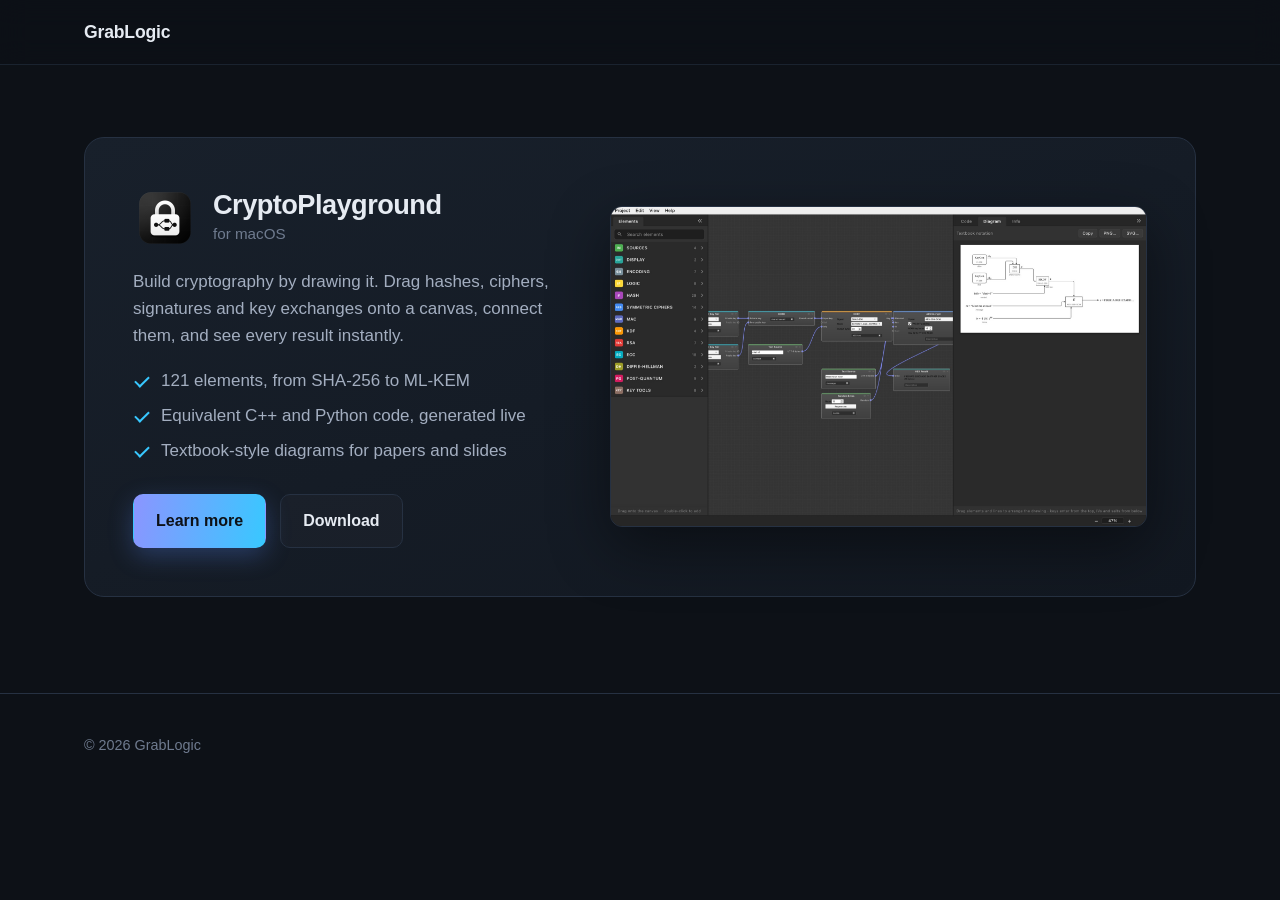
==== index.html @ a75781ad "Init" ====
<!doctype html>
<html lang="en">
<head>
  <meta charset="utf-8">
  <meta name="viewport" content="width=device-width, initial-scale=1">
  <title>GrabLogic — Apps</title>
  <meta name="description" content="Apps developed by GrabLogic, including CryptoPlayground for macOS.">
  <link rel="canonical" href="https://grablogic.com/">
  <meta property="og:type" content="website">
  <meta property="og:title" content="GrabLogic — Apps">
  <meta property="og:description" content="Apps developed by GrabLogic.">
  <meta property="og:url" content="https://grablogic.com/">
  <meta property="og:image" content="https://grablogic.com/cp-canvas.jpg">
  <link rel="stylesheet" href="site.css">
</head>
<body>

<header class="site-header">
  <div class="wrap">
    <a class="brand" href="./">GrabLogic</a>
  </div>
</header>

<main>
  <section class="apps">
    <div class="wrap">
      <article class="product">
        <div>
          <div class="product-title">
            <img src="cryptoplayground-icon.png" alt="CryptoPlayground icon" width="64" height="64">
            <div>
              <h3>CryptoPlayground</h3>
              <span>for macOS</span>
            </div>
          </div>
          <p>Build cryptography by drawing it. Drag hashes, ciphers, signatures and key exchanges onto a canvas,
            connect them, and see every result instantly.</p>
          <ul class="checks">
            <li>121 elements, from SHA-256 to ML-KEM</li>
            <li>Equivalent C++ and Python code, generated live</li>
            <li>Textbook-style diagrams for papers and slides</li>
          </ul>
          <div class="actions">
            <a class="button primary" href="cryptoplayground.html">Learn more</a>
            <a class="button ghost" href="CryptoPlayground.dmg" download>Download</a>
          </div>
        </div>
        <a href="cryptoplayground.html" class="shot" aria-label="CryptoPlayground">
          <img src="cp-diagram-panel.jpg" alt="CryptoPlayground with an ECDH, HKDF and AES-GCM flow and its textbook diagram" width="2000" height="1194">
        </a>
      </article>
    </div>
  </section>
</main>

<footer class="site-footer">
  <div class="wrap">
    <span>© 2026 GrabLogic</span>
  </div>
</footer>

</body>
</html>
---- site.css ----
/* GrabLogic — shared styles. No build step, no external fonts or scripts. */

:root {
  --bg: #0d1117;
  --bg-raised: #151b24;
  --bg-card: #18202b;
  --line: #263142;
  --text: #e6ebf2;
  --text-soft: #a3aec0;
  --text-faint: #6f7b8f;
  --accent: #8b95ff;
  --accent-2: #38c8ff;
  --accent-ink: #0d1117;
  --radius: 14px;
  --shadow: 0 20px 60px rgba(0, 0, 0, 0.45);
  --max: 1160px;
  --font: -apple-system, BlinkMacSystemFont, "SF Pro Text", "Segoe UI", Roboto, "Helvetica Neue", Arial, sans-serif;
  --mono: ui-monospace, "SF Mono", Menlo, Consolas, monospace;
  color-scheme: dark;
}

*,
*::before,
*::after {
  box-sizing: border-box;
}

html {
  scroll-behavior: smooth;
  -webkit-text-size-adjust: 100%;
}

body {
  margin: 0;
  background: var(--bg);
  color: var(--text);
  font: 17px/1.6 var(--font);
  -webkit-font-smoothing: antialiased;
}

img {
  max-width: 100%;
  height: auto;
  display: block;
}

a {
  color: var(--accent-2);
  text-decoration: none;
}

a:hover {
  text-decoration: underline;
}

h1, h2, h3 {
  line-height: 1.15;
  letter-spacing: -0.02em;
  margin: 0 0 0.5em;
}

h1 { font-size: clamp(2.4rem, 5.5vw, 4rem); font-weight: 750; }
h2 { font-size: clamp(1.8rem, 3.4vw, 2.5rem); font-weight: 700; }
h3 { font-size: 1.2rem; font-weight: 650; }

p {
  margin: 0 0 1em;
}

.wrap {
  width: 100%;
  max-width: var(--max);
  margin: 0 auto;
  padding: 0 24px;
}

.eyebrow {
  display: inline-block;
  font-size: 0.8rem;
  font-weight: 650;
  letter-spacing: 0.12em;
  text-transform: uppercase;
  color: var(--accent);
  margin-bottom: 14px;
}

.lead {
  font-size: 1.2rem;
  color: var(--text-soft);
  max-width: 640px;
}

.gradient-text {
  background: linear-gradient(100deg, var(--accent), var(--accent-2));
  -webkit-background-clip: text;
  background-clip: text;
  color: transparent;
}

/* Header -------------------------------------------------------------------- */

.site-header {
  position: sticky;
  top: 0;
  z-index: 10;
  background: rgba(13, 17, 23, 0.82);
  backdrop-filter: saturate(160%) blur(14px);
  -webkit-backdrop-filter: saturate(160%) blur(14px);
  border-bottom: 1px solid rgba(38, 49, 66, 0.6);
}

.site-header .wrap {
  display: flex;
  align-items: center;
  justify-content: space-between;
  height: 64px;
}

.brand {
  display: flex;
  align-items: center;
  gap: 10px;
  color: var(--text);
  font-weight: 700;
  font-size: 1.1rem;
  letter-spacing: -0.01em;
}

.brand:hover {
  text-decoration: none;
}

.brand img {
  width: 30px;
  height: 30px;
}

.nav {
  display: flex;
  gap: 28px;
  font-size: 0.95rem;
}

.nav a {
  color: var(--text-soft);
}

.nav a:hover,
.nav a[aria-current="page"] {
  color: var(--text);
  text-decoration: none;
}

/* Buttons ------------------------------------------------------------------- */

.button {
  display: inline-flex;
  align-items: center;
  gap: 10px;
  padding: 13px 22px;
  border-radius: 10px;
  font-weight: 650;
  font-size: 1rem;
  border: 1px solid transparent;
  transition: transform 0.15s ease, box-shadow 0.15s ease, background 0.15s ease;
}

.button:hover {
  text-decoration: none;
  transform: translateY(-1px);
}

.button.primary {
  background: linear-gradient(100deg, var(--accent), var(--accent-2));
  color: var(--accent-ink);
  box-shadow: 0 8px 24px rgba(91, 140, 255, 0.28);
}

.button.primary:hover {
  box-shadow: 0 12px 30px rgba(91, 140, 255, 0.4);
}

.button.ghost {
  border-color: var(--line);
  color: var(--text);
  background: rgba(255, 255, 255, 0.02);
}

.button.ghost:hover {
  border-color: #3a4a63;
}

.button svg {
  width: 18px;
  height: 18px;
  flex: none;
}

.actions {
  display: flex;
  flex-wrap: wrap;
  gap: 14px;
  margin-top: 30px;
}

/* Sections -------------------------------------------------------------------- */

section {
  padding: 96px 0;
}

section + section {
  border-top: 1px solid rgba(38, 49, 66, 0.5);
}

.section-head {
  max-width: 720px;
  margin-bottom: 48px;
}

.section-head p {
  color: var(--text-soft);
  font-size: 1.1rem;
}

.hero {
  position: relative;
  padding: 120px 0 104px;
  overflow: hidden;
}

.hero::before {
  content: "";
  position: absolute;
  inset: -40% -10% auto auto;
  width: 820px;
  height: 820px;
  background: radial-gradient(closest-side, rgba(90, 170, 255, 0.16), rgba(139, 149, 255, 0.06) 55%, transparent);
  pointer-events: none;
}

.hero .wrap {
  position: relative;
}

/* Home: the list of apps is the whole page */
.apps {
  padding-top: 72px;
}

.apps .product + .product {
  margin-top: 32px;
}

/* Cards ---------------------------------------------------------------------- */

.grid {
  display: grid;
  gap: 20px;
}

.grid.two { grid-template-columns: repeat(2, minmax(0, 1fr)); }
.grid.three { grid-template-columns: repeat(3, minmax(0, 1fr)); }
.grid.four { grid-template-columns: repeat(4, minmax(0, 1fr)); }

.card {
  background: var(--bg-card);
  border: 1px solid var(--line);
  border-radius: var(--radius);
  padding: 28px;
}

.card p {
  color: var(--text-soft);
  margin: 0;
  font-size: 0.98rem;
}

.card .icon {
  width: 44px;
  height: 44px;
  border-radius: 11px;
  display: grid;
  place-items: center;
  margin-bottom: 18px;
  background: rgba(139, 149, 255, 0.12);
  color: var(--accent);
}

.card .icon svg {
  width: 22px;
  height: 22px;
}

/* Product teaser on the home page */

.product {
  display: grid;
  grid-template-columns: 1fr 1.25fr;
  gap: 48px;
  align-items: center;
  background: linear-gradient(160deg, #18202b, #121821);
  border: 1px solid var(--line);
  border-radius: 20px;
  padding: 48px;
}

.product-title {
  display: flex;
  align-items: center;
  gap: 16px;
  margin-bottom: 18px;
}

.product-title img {
  width: 64px;
  height: 64px;
  border-radius: 14px;
}

.product-title h3 {
  font-size: 1.7rem;
  margin: 0;
}

.product-title span {
  color: var(--text-faint);
  font-size: 0.95rem;
}

.product p {
  color: var(--text-soft);
}

.shot {
  border-radius: 12px;
  border: 1px solid var(--line);
  box-shadow: var(--shadow);
  overflow: hidden;
  background: #1e1e1e;
}

.shot.paper {
  background: #fff;
  padding: 18px;
}

.checks {
  list-style: none;
  padding: 0;
  margin: 0 0 8px;
}

.checks li {
  position: relative;
  padding-left: 28px;
  margin: 8px 0;
  color: var(--text-soft);
}

.checks li::before {
  content: "";
  position: absolute;
  left: 2px;
  top: 0.55em;
  width: 14px;
  height: 8px;
  border-left: 2px solid var(--accent-2);
  border-bottom: 2px solid var(--accent-2);
  transform: rotate(-45deg);
}

/* Steps */

.steps {
  counter-reset: step;
}

.steps .card {
  position: relative;
  padding-top: 64px;
}

.steps .card::before {
  counter-increment: step;
  content: counter(step, decimal-leading-zero);
  position: absolute;
  top: 24px;
  left: 28px;
  font: 700 0.95rem var(--mono);
  color: var(--accent);
}

/* Contact */

.contact {
  text-align: center;
}

.contact .lead {
  margin: 0 auto;
}

.contact .actions {
  justify-content: center;
}

/* Product page ---------------------------------------------------------------- */

.app-hero {
  text-align: center;
  padding-bottom: 72px;
}

.app-hero .app-icon {
  width: 112px;
  height: 112px;
  margin: 0 auto 26px;
  border-radius: 26px;
  box-shadow: 0 18px 50px rgba(0, 0, 0, 0.55);
}

.app-hero .lead {
  margin: 0 auto;
}

.app-hero .actions {
  justify-content: center;
}

.meta {
  margin-top: 18px;
  color: var(--text-faint);
  font-size: 0.9rem;
}

.meta span + span::before {
  content: "·";
  margin: 0 10px;
}

.hero-shot {
  margin-top: 64px;
}

.feature {
  display: grid;
  grid-template-columns: 1fr 1.35fr;
  gap: 56px;
  align-items: center;
}

/* Grid items may shrink below their content (long code lines scroll instead) */
.feature > *,
.product > *,
.grid > * {
  min-width: 0;
}

.feature + .feature {
  margin-top: 104px;
}

.feature.flip .feature-text {
  order: 2;
}

.feature-text p {
  color: var(--text-soft);
}

.groups {
  display: grid;
  grid-template-columns: repeat(auto-fill, minmax(250px, 1fr));
  gap: 16px;
}

.group {
  background: var(--bg-card);
  border: 1px solid var(--line);
  border-radius: 12px;
  padding: 20px 22px;
}

.group header {
  display: flex;
  align-items: center;
  gap: 12px;
  margin-bottom: 10px;
}

.badge {
  font: 700 0.68rem/1 var(--font);
  letter-spacing: 0.02em;
  color: #fff;
  border-radius: 6px;
  padding: 6px 7px;
  min-width: 34px;
  text-align: center;
}

.group h3 {
  margin: 0;
  font-size: 1rem;
  flex: 1;
}

.group .count {
  color: var(--text-faint);
  font-size: 0.9rem;
}

.group p {
  margin: 0;
  color: var(--text-soft);
  font-size: 0.92rem;
  line-height: 1.5;
}

.formats {
  display: flex;
  flex-wrap: wrap;
  gap: 10px;
}

.formats span {
  font: 600 0.9rem var(--mono);
  padding: 8px 12px;
  border-radius: 8px;
  border: 1px solid var(--line);
  background: var(--bg-raised);
  color: var(--text);
}

.code {
  background: #10151d;
  border: 1px solid var(--line);
  border-radius: 12px;
  padding: 22px 24px;
  overflow-x: auto;
  font: 0.86rem/1.65 var(--mono);
  color: #cdd6e4;
  margin: 0;
}

.code .c { color: #6f8a6a; font-style: italic; }
.code .k { color: #8b95ff; }
.code .s { color: #e8a66f; }
.code .f { color: #7fd1c7; }

.facts {
  display: grid;
  grid-template-columns: repeat(auto-fit, minmax(220px, 1fr));
  gap: 16px;
}

.facts div {
  border-left: 2px solid var(--accent);
  padding: 4px 0 4px 16px;
}

.facts strong {
  display: block;
  font-size: 1rem;
}

.facts span {
  color: var(--text-soft);
  font-size: 0.93rem;
}

/* Footer ---------------------------------------------------------------------- */

.site-footer {
  border-top: 1px solid var(--line);
  padding: 40px 0 56px;
  color: var(--text-faint);
  font-size: 0.9rem;
}

.site-footer .wrap {
  display: flex;
  flex-wrap: wrap;
  gap: 16px 32px;
  justify-content: space-between;
  align-items: center;
}

.site-footer nav {
  display: flex;
  flex-wrap: wrap;
  gap: 24px;
}

.site-footer a {
  color: var(--text-soft);
}

/* Small screens --------------------------------------------------------------- */

@media (max-width: 960px) {
  .grid.four { grid-template-columns: repeat(2, minmax(0, 1fr)); }
  .grid.three { grid-template-columns: 1fr; }
  .product,
  .feature {
    grid-template-columns: 1fr;
    gap: 32px;
  }
  .product { padding: 32px; }
  .feature.flip .feature-text { order: 0; }
}

@media (max-width: 640px) {
  body { font-size: 16px; }
  section { padding: 72px 0; }
  .hero { padding: 88px 0 72px; }
  .grid.two,
  .grid.four { grid-template-columns: 1fr; }
  .nav { gap: 18px; font-size: 0.9rem; }
  .nav .optional { display: none; }
  .product { padding: 24px; }
  .wrap { padding: 0 16px; }
}

@media (prefers-reduced-motion: reduce) {
  html { scroll-behavior: auto; }
  .button { transition: none; }
}
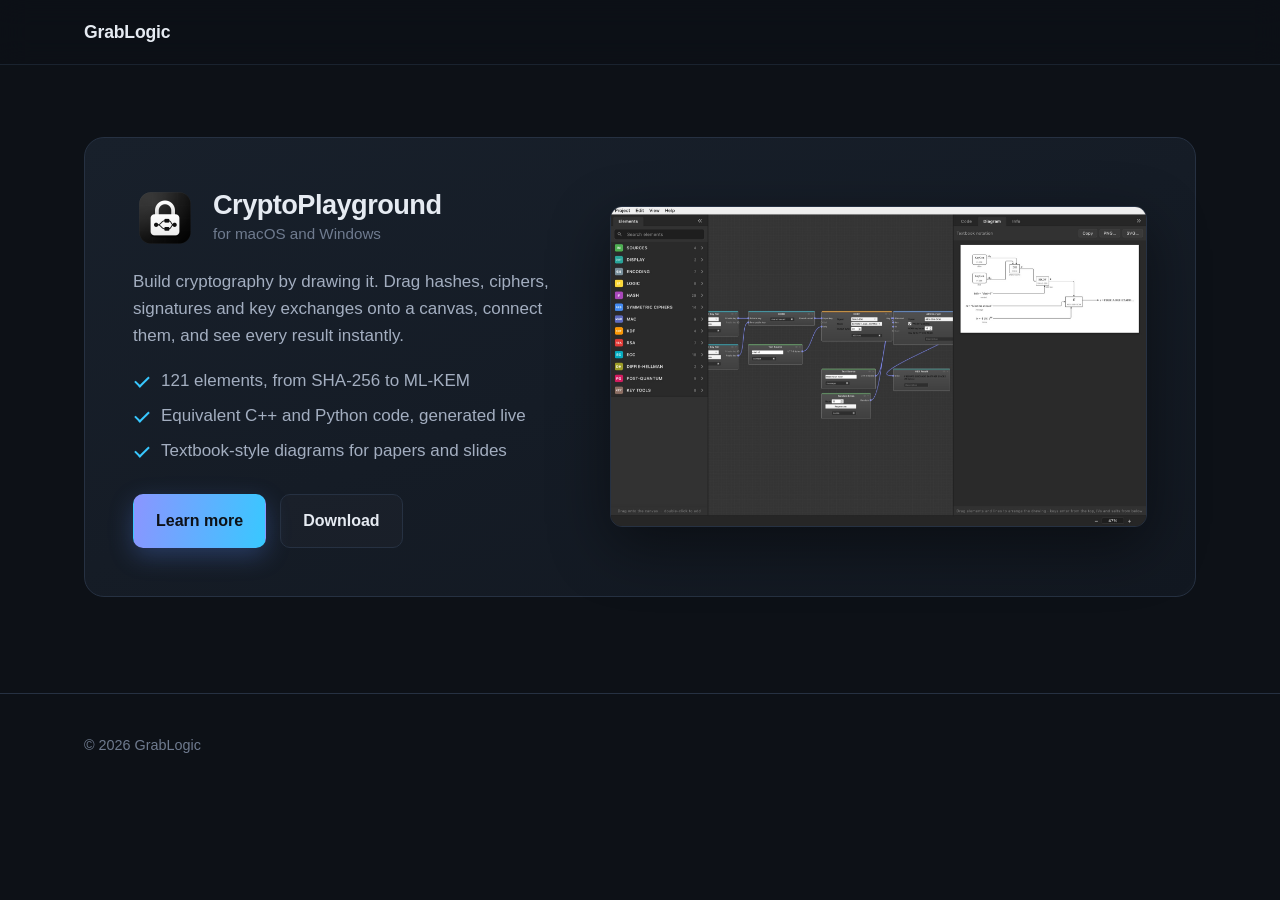
==== commit 5b0a8698: "Win" ====
--- a/index.html
+++ b/index.html
@@ -4,7 +4,7 @@
   <meta charset="utf-8">
   <meta name="viewport" content="width=device-width, initial-scale=1">
   <title>GrabLogic — Apps</title>
-  <meta name="description" content="Apps developed by GrabLogic, including CryptoPlayground for macOS.">
+  <meta name="description" content="Apps developed by GrabLogic, including CryptoPlayground for macOS and Windows.">
   <link rel="canonical" href="https://grablogic.com/">
   <meta property="og:type" content="website">
   <meta property="og:title" content="GrabLogic — Apps">
@@ -30,7 +30,7 @@
             <img src="cryptoplayground-icon.png" alt="CryptoPlayground icon" width="64" height="64">
             <div>
               <h3>CryptoPlayground</h3>
-              <span>for macOS</span>
+              <span>for macOS and Windows</span>
             </div>
           </div>
           <p>Build cryptography by drawing it. Drag hashes, ciphers, signatures and key exchanges onto a canvas,
@@ -42,7 +42,7 @@
           </ul>
           <div class="actions">
             <a class="button primary" href="cryptoplayground.html">Learn more</a>
-            <a class="button ghost" href="CryptoPlayground.dmg" download>Download</a>
+            <a class="button ghost" href="cryptoplayground.html#download">Download</a>
           </div>
         </div>
         <a href="cryptoplayground.html" class="shot" aria-label="CryptoPlayground">
--- a/site.css
+++ b/site.css
@@ -434,6 +434,11 @@
   font-size: 0.9rem;
 }
 
+/* Each item stays on one line; lines break between items */
+.meta span {
+  display: inline-block;
+}
+
 .meta span + span::before {
   content: "·";
   margin: 0 10px;
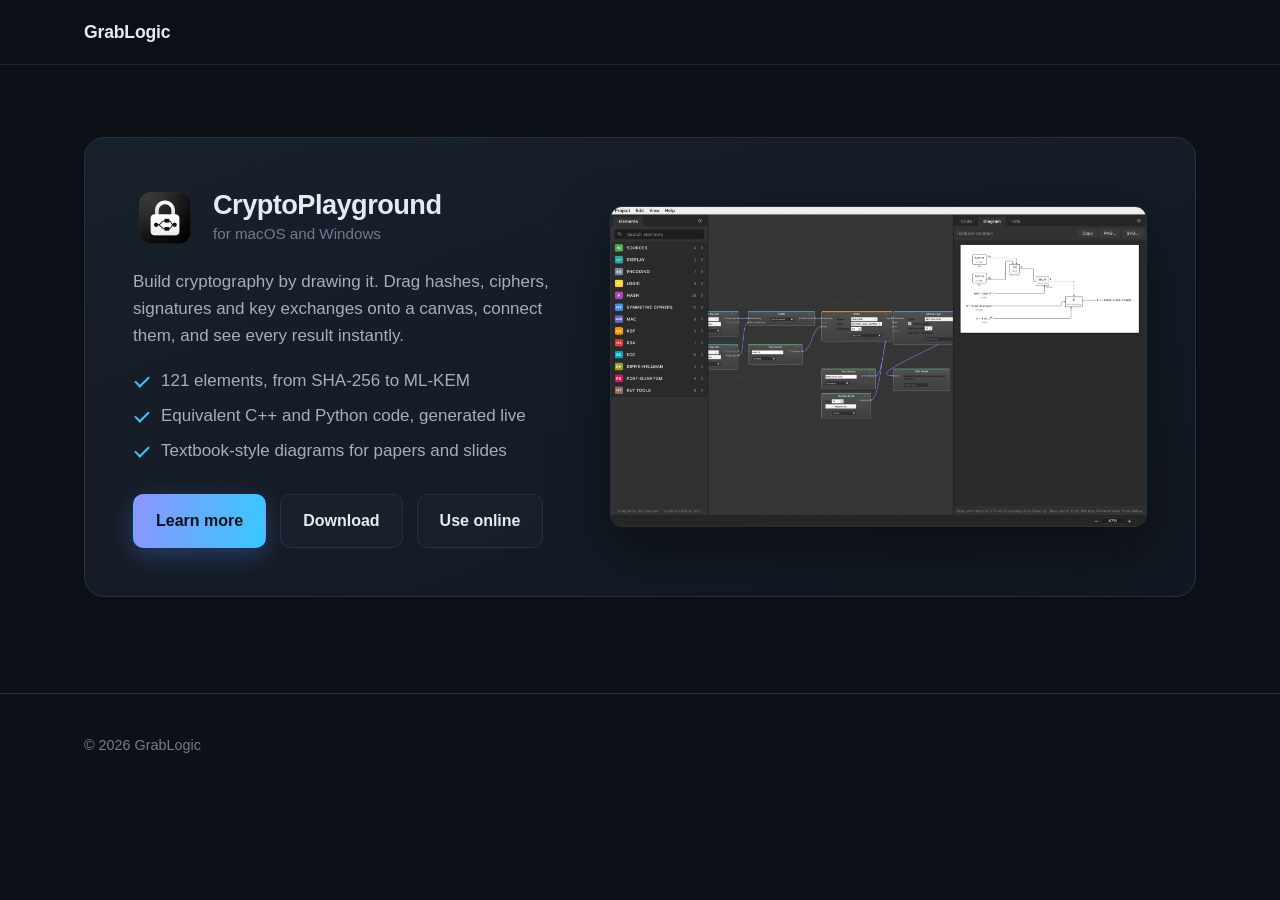
==== commit 396a9ec4: "Web" ====
--- a/index.html
+++ b/index.html
@@ -43,6 +43,7 @@
           <div class="actions">
             <a class="button primary" href="cryptoplayground.html">Learn more</a>
             <a class="button ghost" href="cryptoplayground.html#download">Download</a>
+            <a class="button ghost" href="web/">Use online</a>
           </div>
         </div>
         <a href="cryptoplayground.html" class="shot" aria-label="CryptoPlayground">
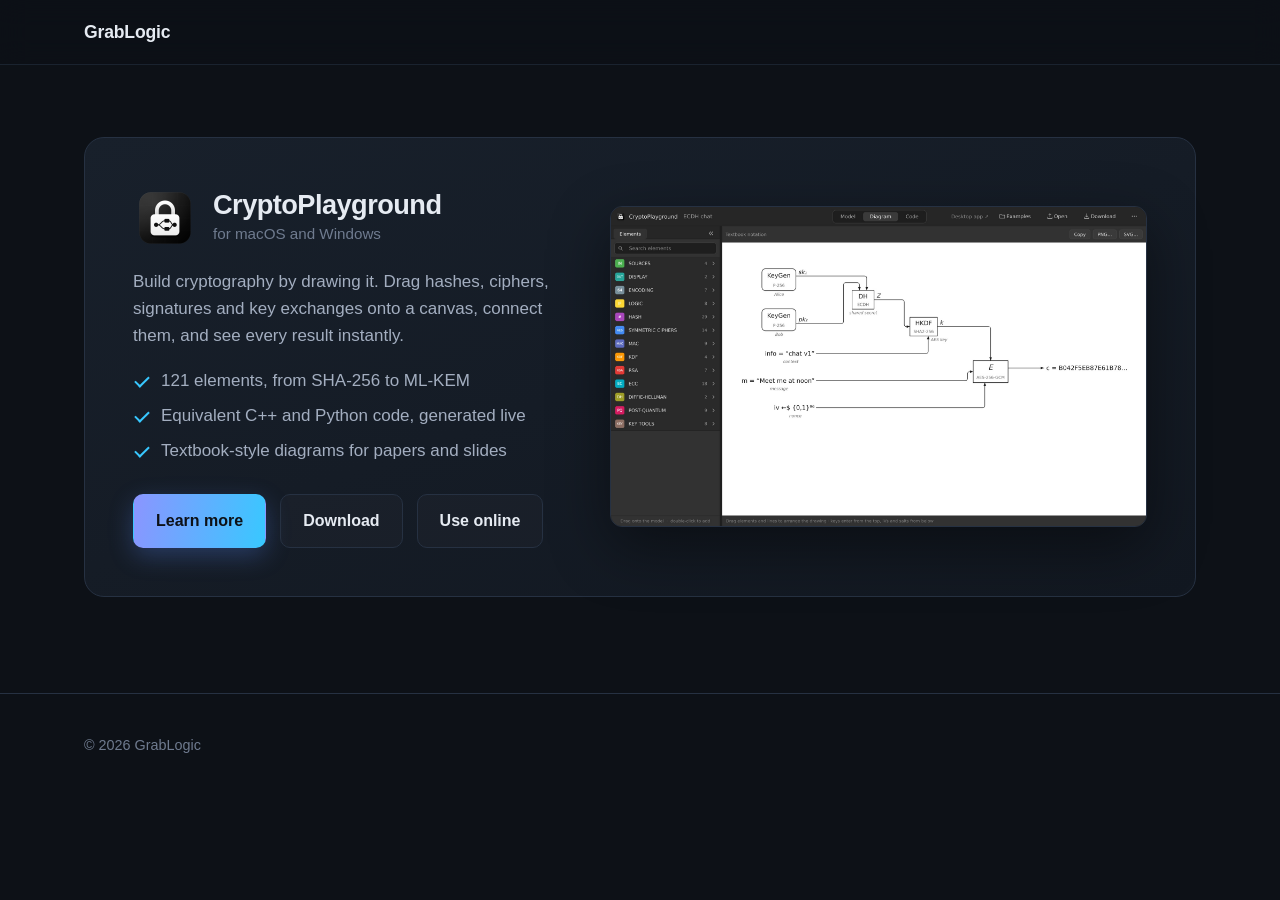
==== commit 699c34e7: "Web info" ====
--- a/index.html
+++ b/index.html
@@ -43,11 +43,11 @@
           <div class="actions">
             <a class="button primary" href="cryptoplayground.html">Learn more</a>
             <a class="button ghost" href="cryptoplayground.html#download">Download</a>
-            <a class="button ghost" href="web/">Use online</a>
+            <a class="button ghost" href="cpweb/">Use online</a>
           </div>
         </div>
         <a href="cryptoplayground.html" class="shot" aria-label="CryptoPlayground">
-          <img src="cp-diagram-panel.jpg" alt="CryptoPlayground with an ECDH, HKDF and AES-GCM flow and its textbook diagram" width="2000" height="1194">
+          <img src="cp-diagram-panel.jpg" alt="CryptoPlayground's Diagram view: an ECDH, HKDF and AES-GCM flow drawn as a textbook diagram" width="2000" height="1194">
         </a>
       </article>
     </div>
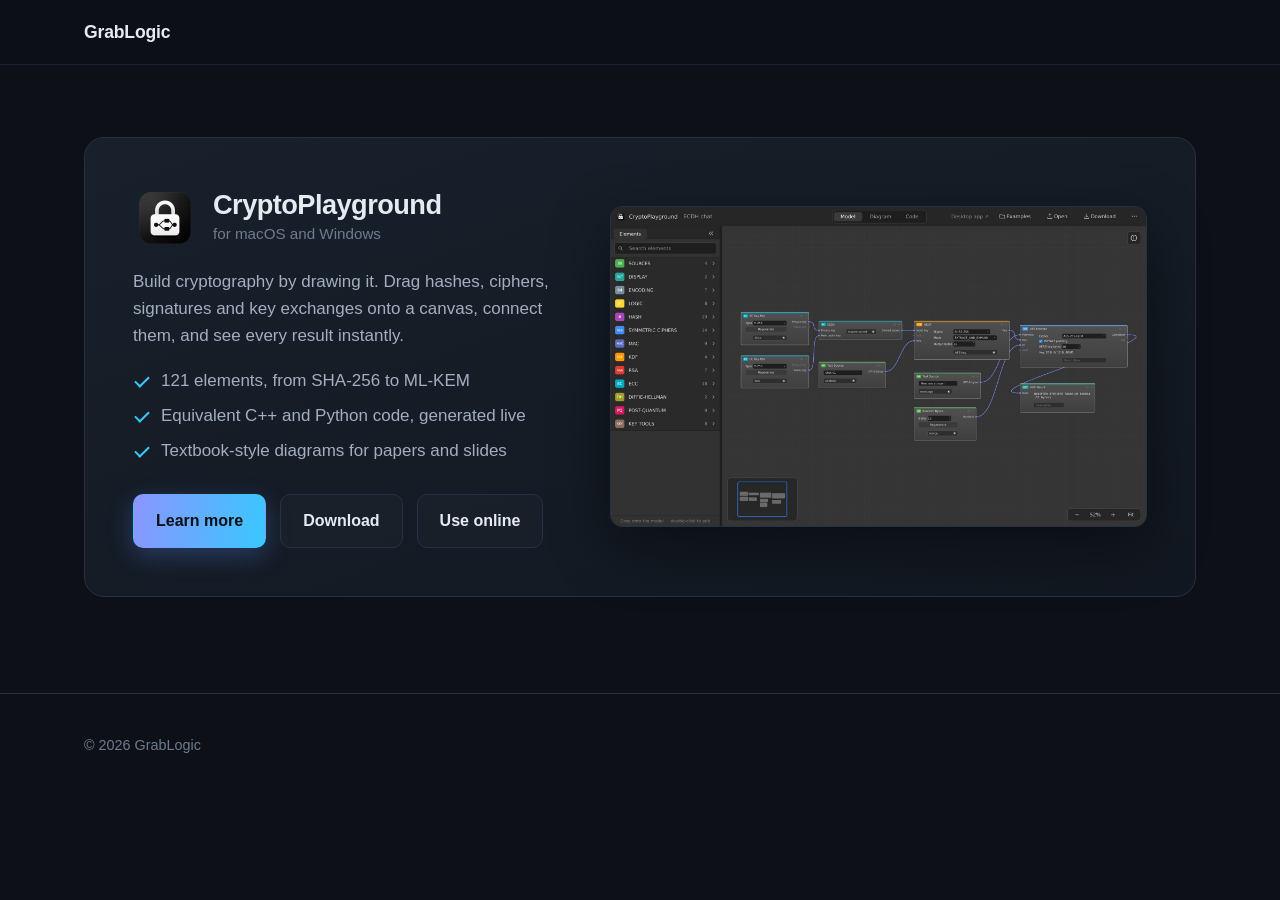
==== commit bfafb469: "Index" ====
--- a/index.html
+++ b/index.html
@@ -47,7 +47,7 @@
           </div>
         </div>
         <a href="cryptoplayground.html" class="shot" aria-label="CryptoPlayground">
-          <img src="cp-diagram-panel.jpg" alt="CryptoPlayground's Diagram view: an ECDH, HKDF and AES-GCM flow drawn as a textbook diagram" width="2000" height="1194">
+          <img src="cp-canvas.jpg" alt="The CryptoPlayground model: two EC key pairs feed ECDH, HKDF derives an AES key, and AES-256-GCM encrypts a message" width="2000" height="1194">
         </a>
       </article>
     </div>
